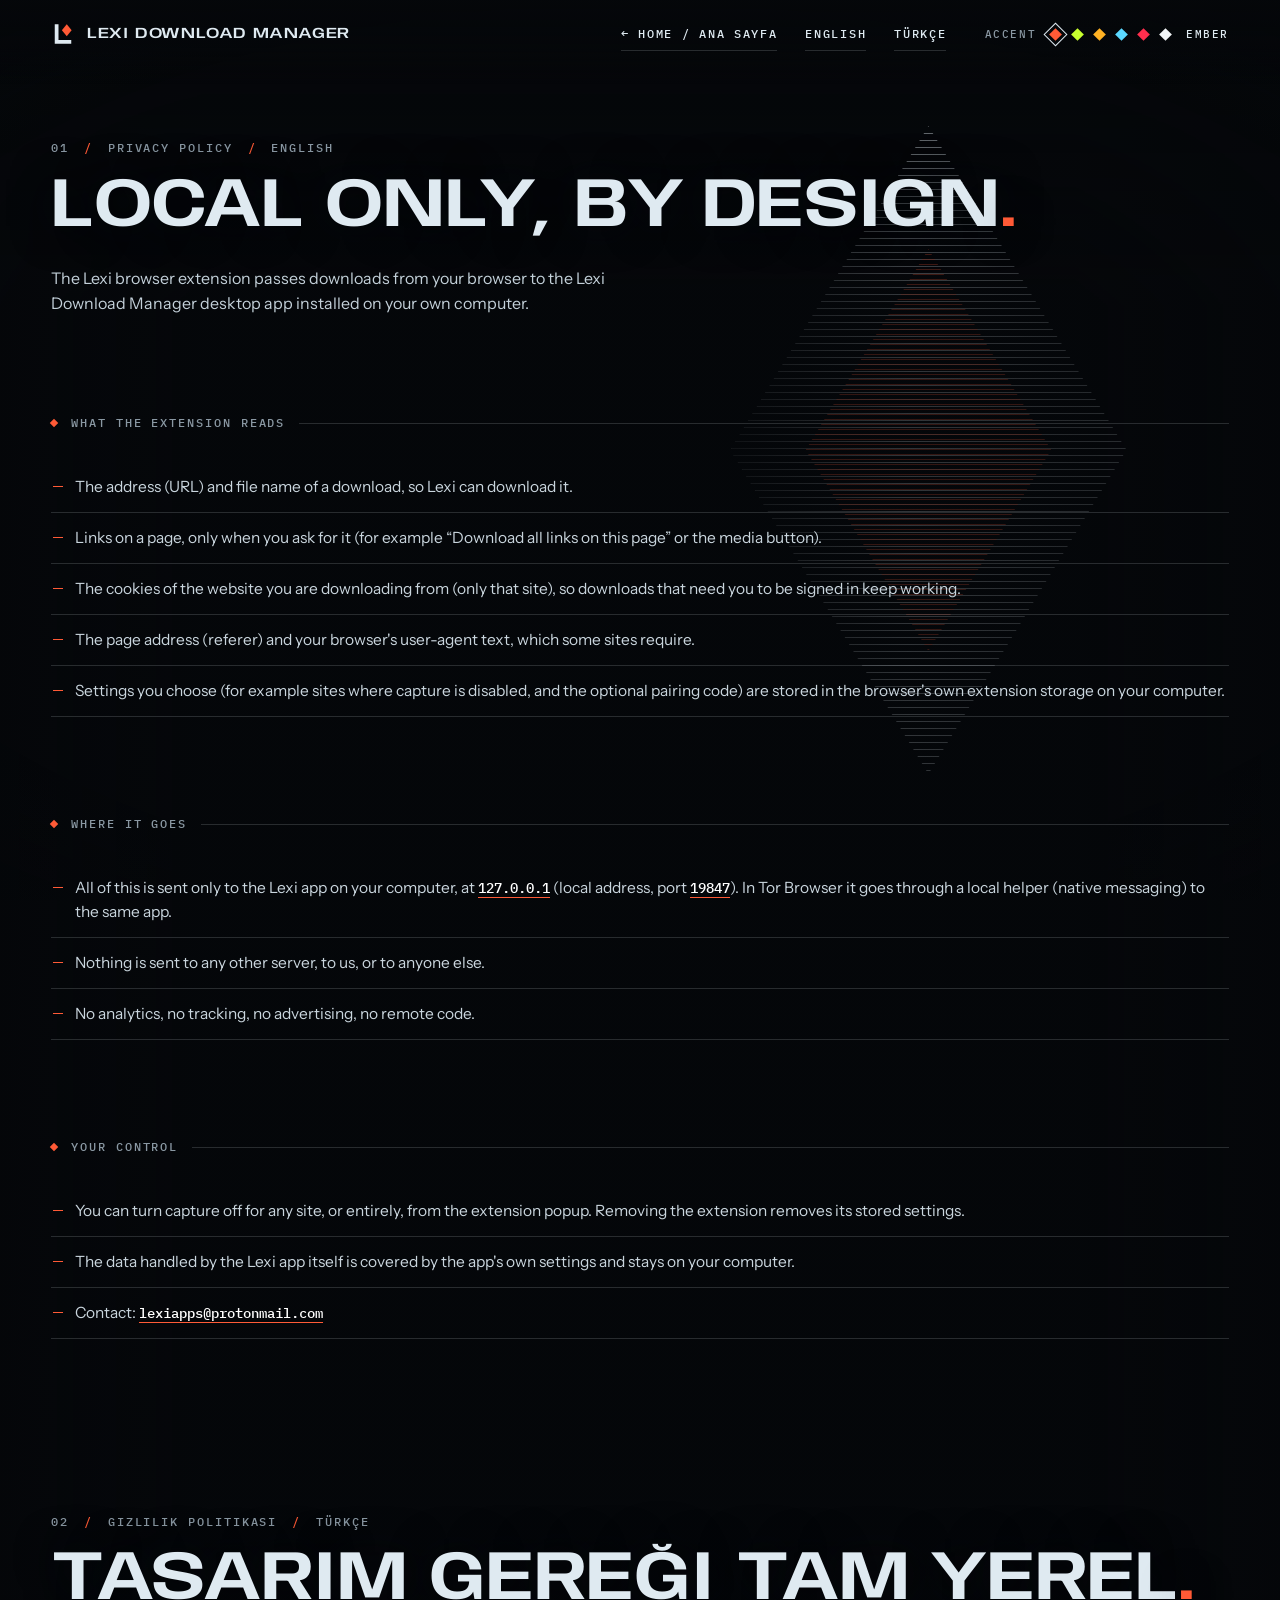
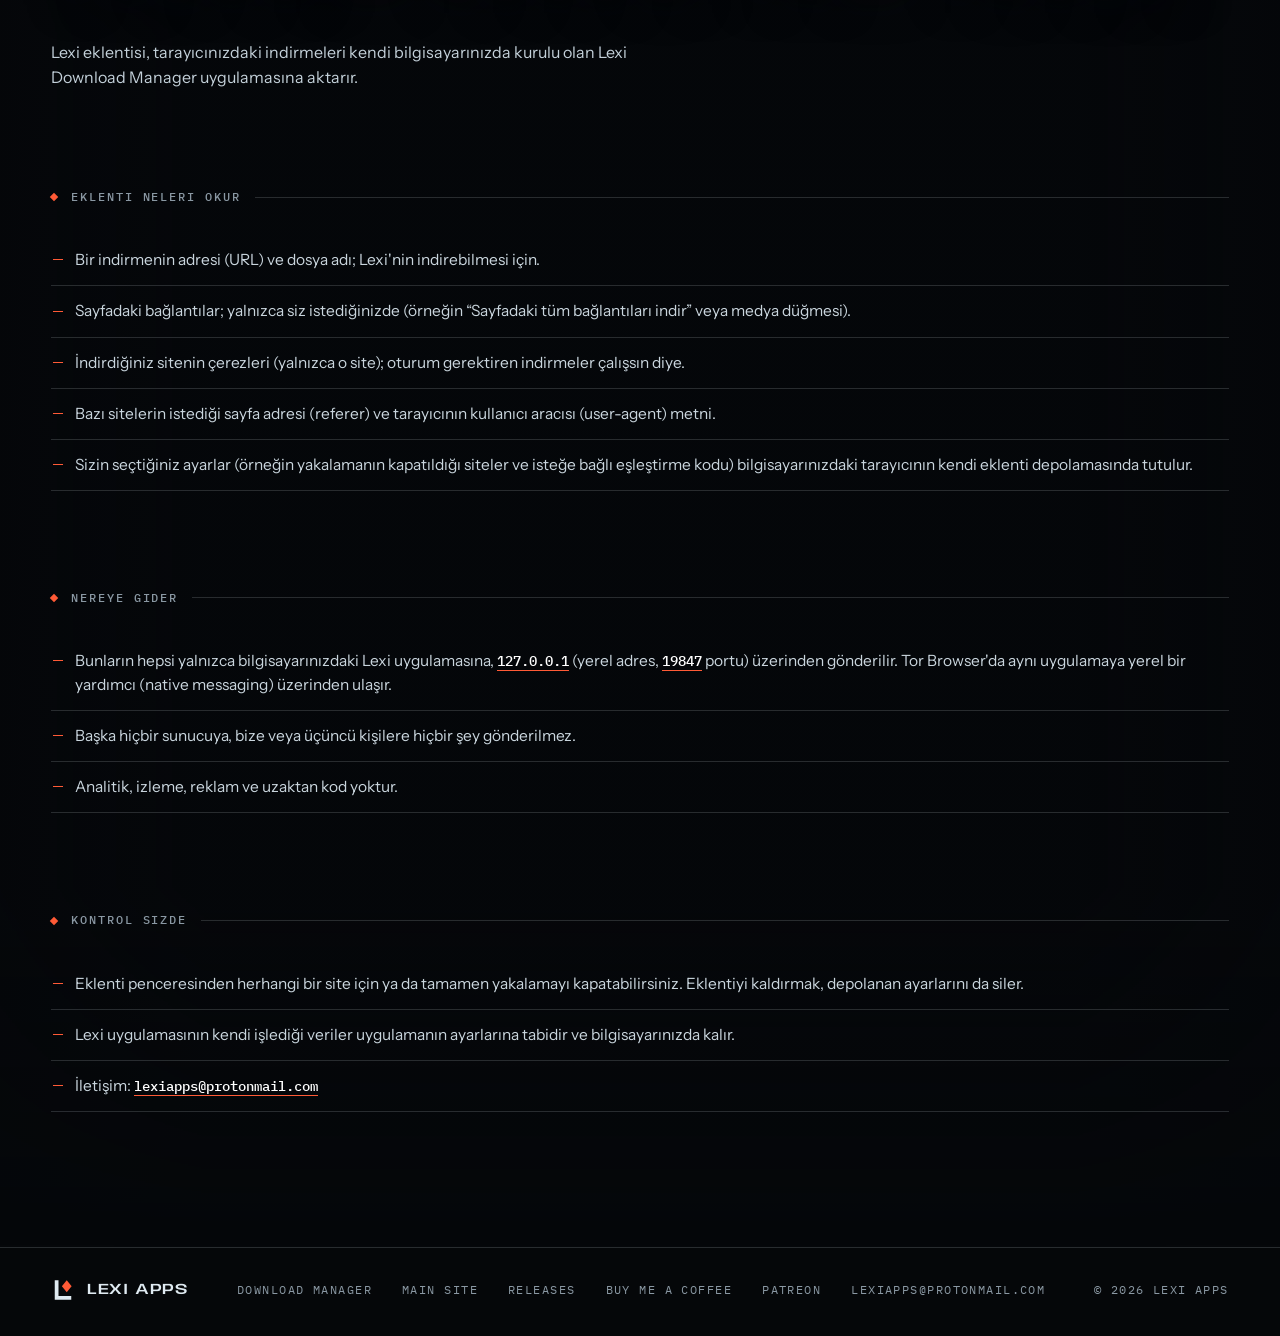
==== privacy.html @ cb8553a6 "docs(site): add bilingual privacy policy page" ====
<!doctype html>
<html lang="en" class="no-gl is-ready">
<head>
<meta charset="utf-8">
<meta name="viewport" content="width=device-width, initial-scale=1">
<title>Privacy Policy / Gizlilik Politikası — Lexi Download Manager</title>
<meta name="description" content="Privacy Policy for the Lexi Download Manager browser extension and desktop application. Local loopback communication over 127.0.0.1:19847 with zero tracking or external servers.">
<meta name="theme-color" content="#05070a">
<link rel="icon" type="image/svg+xml" href="logo.svg">
<link rel="preconnect" href="https://fonts.googleapis.com">
<link rel="preconnect" href="https://fonts.gstatic.com" crossorigin>
<link rel="stylesheet" href="https://fonts.googleapis.com/css2?family=Anybody:wdth,wght@50..150,100..900&family=IBM+Plex+Mono:wght@400;500&family=Instrument+Sans:wght@400;500;600&display=swap">
<link rel="stylesheet" href="style.css">
<script>
  (function () {
    var A = {
      ember:  ['#ff5a36', '#0a0605'],
      acid:   ['#c8ff2e', '#0a0d02'],
      amber:  ['#ffb224', '#0d0902'],
      ice:    ['#5ad8ff', '#02090d'],
      signal: ['#ff2e4d', '#0a0204'],
      mono:   ['#f2f5f7', '#05070a']
    };
    var k = 'ember';
    try { k = localStorage.getItem('lexi-accent') || k; } catch (e) {}
    if (!A[k]) k = 'ember';
    var d = document.documentElement;
    d.style.setProperty('--accent', A[k][0]);
    d.style.setProperty('--on-accent', A[k][1]);
    d.setAttribute('data-accent', k);
    window.__lexiAccents = A;
  })();
</script>
</head>
<body>

<div class="fallback-core" aria-hidden="true"><i></i><i></i></div>
<div class="vignette" aria-hidden="true"></div>

<header class="top">
  <a class="brand" href="index.html" aria-label="Lexi Download Manager, back to home">
    <svg class="mark" viewBox="0 0 32 32" aria-hidden="true">
      <path class="mark__l" d="M5 3h5v21h17v5H5z"/>
      <path class="mark__d" d="M21 3l6.5 8L21 19l-6.5-8z"/>
    </svg>
    <span>Lexi Download Manager</span>
  </a>
  <div class="top__panel" id="menu">
    <nav aria-label="Primary">
      <a href="index.html">← Home / Ana Sayfa</a>
      <a href="#english">English</a>
      <a href="#turkce">Türkçe</a>
    </nav>
    <div class="accent" role="radiogroup" aria-labelledby="accent-label">
      <span class="accent__label" id="accent-label">Accent</span>
      <label title="Ember"><input type="radio" name="accent" value="ember" checked><i style="--c:#ff5a36"></i><span class="vh">Ember accent</span></label>
      <label title="Acid"><input type="radio" name="accent" value="acid"><i style="--c:#c8ff2e"></i><span class="vh">Acid accent</span></label>
      <label title="Amber"><input type="radio" name="accent" value="amber"><i style="--c:#ffb224"></i><span class="vh">Amber accent</span></label>
      <label title="Ice"><input type="radio" name="accent" value="ice"><i style="--c:#5ad8ff"></i><span class="vh">Ice accent</span></label>
      <label title="Signal"><input type="radio" name="accent" value="signal"><i style="--c:#ff2e4d"></i><span class="vh">Signal accent</span></label>
      <label title="Mono"><input type="radio" name="accent" value="mono"><i style="--c:#f2f5f7"></i><span class="vh">Mono accent</span></label>
      <output class="accent__name" id="accent-name" aria-hidden="true">Ember</output>
    </div>
  </div>
</header>

<main id="top">
  <div class="deep">

    <!-- ============ 01. English Privacy Policy ============ -->
    <section class="sec" id="english" aria-labelledby="en-title" style="padding-top:140px;">
      <div class="wrap">
        <header class="sec__head">
          <p class="eyebrow">01 <span>/</span> Privacy Policy <span>/</span> English</p>
          <h2 id="en-title">Local only, by design<em>.</em></h2>
          <p class="sec__lede">The Lexi browser extension passes downloads from your browser to the Lexi Download Manager desktop app installed on your own computer.</p>
        </header>

        <h3 class="label">What the extension reads</h3>
        <ul class="notes">
          <li>The address (URL) and file name of a download, so Lexi can download it.</li>
          <li>Links on a page, only when you ask for it (for example &ldquo;Download all links on this page&rdquo; or the media button).</li>
          <li>The cookies of the website you are downloading from (only that site), so downloads that need you to be signed in keep working.</li>
          <li>The page address (referer) and your browser's user-agent text, which some sites require.</li>
          <li>Settings you choose (for example sites where capture is disabled, and the optional pairing code) are stored in the browser's own extension storage on your computer.</li>
        </ul>

        <h3 class="label">Where it goes</h3>
        <ul class="notes">
          <li>All of this is sent only to the Lexi app on your computer, at <code>127.0.0.1</code> (local address, port <code>19847</code>). In Tor Browser it goes through a local helper (native messaging) to the same app.</li>
          <li>Nothing is sent to any other server, to us, or to anyone else.</li>
          <li>No analytics, no tracking, no advertising, no remote code.</li>
        </ul>

        <h3 class="label">Your control</h3>
        <ul class="notes">
          <li>You can turn capture off for any site, or entirely, from the extension popup. Removing the extension removes its stored settings.</li>
          <li>The data handled by the Lexi app itself is covered by the app's own settings and stays on your computer.</li>
          <li>Contact: <a href="mailto:lexiapps@protonmail.com"><code>lexiapps@protonmail.com</code></a></li>
        </ul>
      </div>
    </section>

    <!-- ============ 02. Turkish Privacy Policy ============ -->
    <section class="sec" id="turkce" aria-labelledby="tr-title" style="padding-top:40px;">
      <div class="wrap">
        <header class="sec__head">
          <p class="eyebrow">02 <span>/</span> Gizlilik Politikası <span>/</span> Türkçe</p>
          <h2 id="tr-title">Tasarım gereği tam yerel<em>.</em></h2>
          <p class="sec__lede">Lexi eklentisi, tarayıcınızdaki indirmeleri kendi bilgisayarınızda kurulu olan Lexi Download Manager uygulamasına aktarır.</p>
        </header>

        <h3 class="label">Eklenti neleri okur</h3>
        <ul class="notes">
          <li>Bir indirmenin adresi (URL) ve dosya adı; Lexi'nin indirebilmesi için.</li>
          <li>Sayfadaki bağlantılar; yalnızca siz istediğinizde (örneğin &ldquo;Sayfadaki tüm bağlantıları indir&rdquo; veya medya düğmesi).</li>
          <li>İndirdiğiniz sitenin çerezleri (yalnızca o site); oturum gerektiren indirmeler çalışsın diye.</li>
          <li>Bazı sitelerin istediği sayfa adresi (referer) ve tarayıcının kullanıcı aracısı (user-agent) metni.</li>
          <li>Sizin seçtiğiniz ayarlar (örneğin yakalamanın kapatıldığı siteler ve isteğe bağlı eşleştirme kodu) bilgisayarınızdaki tarayıcının kendi eklenti depolamasında tutulur.</li>
        </ul>

        <h3 class="label">Nereye gider</h3>
        <ul class="notes">
          <li>Bunların hepsi yalnızca bilgisayarınızdaki Lexi uygulamasına, <code>127.0.0.1</code> (yerel adres, <code>19847</code> portu) üzerinden gönderilir. Tor Browser'da aynı uygulamaya yerel bir yardımcı (native messaging) üzerinden ulaşır.</li>
          <li>Başka hiçbir sunucuya, bize veya üçüncü kişilere hiçbir şey gönderilmez.</li>
          <li>Analitik, izleme, reklam ve uzaktan kod yoktur.</li>
        </ul>

        <h3 class="label">Kontrol sizde</h3>
        <ul class="notes">
          <li>Eklenti penceresinden herhangi bir site için ya da tamamen yakalamayı kapatabilirsiniz. Eklentiyi kaldırmak, depolanan ayarlarını da siler.</li>
          <li>Lexi uygulamasının kendi işlediği veriler uygulamanın ayarlarına tabidir ve bilgisayarınızda kalır.</li>
          <li>İletişim: <a href="mailto:lexiapps@protonmail.com"><code>lexiapps@protonmail.com</code></a></li>
        </ul>
      </div>
    </section>

  </div>
</main>

<footer class="foot">
  <a class="brand" href="index.html" aria-label="Lexi Download Manager">
    <svg class="mark" viewBox="0 0 32 32" aria-hidden="true">
      <path class="mark__l" d="M5 3h5v21h17v5H5z"/>
      <path class="mark__d" d="M21 3l6.5 8L21 19l-6.5-8z"/>
    </svg>
    <span>Lexi Apps</span>
  </a>
  <ul>
    <li><a href="index.html">Download Manager</a></li>
    <li><a href="https://lexi-apps.github.io/" rel="noopener">Main Site</a></li>
    <li><a href="https://github.com/lexi-apps/lexi-download-manager/releases/latest" rel="noopener">Releases</a></li>
    <li><a href="https://buymeacoffee.com/lexiapps" rel="noopener">Buy Me a Coffee</a></li>
    <li><a href="https://www.patreon.com/cw/LexiApps" rel="noopener">Patreon</a></li>
    <li><a href="mailto:lexiapps@protonmail.com">lexiapps@protonmail.com</a></li>
  </ul>
  <p>&copy; 2026 Lexi Apps</p>
</footer>

<script>
  (function () {
    var A = window.__lexiAccents;
    var root = document.documentElement;
    var current = root.getAttribute('data-accent') || 'ember';
    var out = document.getElementById('accent-name');
    function apply(key, save) {
      var a = A[key] || A.ember;
      root.style.setProperty('--accent', a[0]);
      root.style.setProperty('--on-accent', a[1]);
      root.setAttribute('data-accent', key);
      if (out) out.textContent = key.charAt(0).toUpperCase() + key.slice(1);
      if (save) { try { localStorage.setItem('lexi-accent', key); } catch (e) {} }
    }
    Array.from(document.querySelectorAll('.accent input')).forEach(function (input) {
      input.checked = input.value === current;
      input.addEventListener('change', function () { if (input.checked) apply(input.value, true); });
    });
    apply(current, false);
  })();
</script>
</body>
</html>
---- style.css ----
:root {
  --bg: #05070a;
  --ice: #dfeaf1;
  --dim: #8a98a3;
  --line: rgba(223, 234, 241, 0.16);
  --accent: #ff5a36;
  --on-accent: #0a0605;
  --display: "Anybody", "Arial Narrow", system-ui, sans-serif;
  --body: "Instrument Sans", system-ui, -apple-system, "Segoe UI", sans-serif;
  --mono: "IBM Plex Mono", ui-monospace, Consolas, monospace;
  --pad: clamp(20px, 4vw, 64px);
}

*, *::before, *::after { box-sizing: border-box; }
html { background: var(--bg); -webkit-text-size-adjust: 100%; }
html.lenis, html.lenis body { height: auto; }
.lenis.lenis-smooth { scroll-behavior: auto !important; }
body {
  margin: 0;
  background: var(--bg);
  color: var(--ice);
  font: 400 17px/1.55 var(--body);
  -webkit-font-smoothing: antialiased;
  overflow-x: hidden;
}
a { color: inherit; text-decoration: none; }
p, h1, h2, h3, h4, dl, dd, ul, ol, figure { margin: 0; padding: 0; }
ul, ol { list-style: none; }
img { max-width: 100%; }
.vh { position: absolute; width: 1px; height: 1px; overflow: hidden; clip-path: inset(50%); white-space: nowrap; }
html.no-gl:not(.reduced) { scroll-behavior: smooth; }
em { font-style: normal; }
:focus-visible { outline: 2px solid var(--accent); outline-offset: 4px; }
::selection { background: var(--accent); color: var(--bg); }

/* ---------- logo ---------- */
.mark { width: 24px; height: 24px; display: block; flex: none; }
.mark__l { fill: currentColor; }
.mark__d { fill: var(--accent); }

/* ---------- scene layers ---------- */
#gl { position: fixed; inset: 0; width: 100%; height: 100%; display: block; z-index: 0; }
.no-gl #gl { display: none; }
.vignette {
  position: fixed; inset: 0; z-index: 1; pointer-events: none;
  background: radial-gradient(120% 90% at 50% 50%, transparent 55%, rgba(5, 7, 10, 0.85) 100%);
}

/* static hero body for no-WebGL / reduced motion: a crystal ruled with fine lines */
.fallback-core { display: none; }
.no-gl .fallback-core {
  display: block; position: absolute; z-index: 0; pointer-events: none;
  top: 50vh; right: 12vw; width: min(44vh, 60vw); height: 72vh; transform: translateY(-50%);
}
.fallback-core i {
  position: absolute; inset: 0;
  clip-path: polygon(50% 0, 100% 50%, 50% 100%, 0 50%);
  background:
    linear-gradient(90deg, rgba(5, 7, 10, 0.75), transparent 45%, rgba(5, 7, 10, 0.35)),
    repeating-linear-gradient(to bottom, rgba(223, 234, 241, 0.6) 0 1px, transparent 1px 7px);
}
.fallback-core i + i {
  inset: 19% 19%;
  background: repeating-linear-gradient(to bottom, var(--accent) 0 1px, transparent 1px 5px);
  opacity: 0.55;
}
@media (max-width: 700px), (max-aspect-ratio: 1/1) {
  .no-gl .fallback-core { right: 50%; transform: translate(50%, -62%); opacity: 0.4; }
}

/* ---------- loader ---------- */
.loader { display: none; }
.js .loader {
  display: grid; place-items: center; position: fixed; inset: 0; z-index: 100;
  background: var(--bg); transition: opacity 0.9s ease, visibility 0.9s;
}
.is-ready .loader { opacity: 0; visibility: hidden; pointer-events: none; }
.loader__box { width: min(280px, 70vw); }
.mark--intro { width: 72px; height: 72px; margin-bottom: 28px; overflow: visible; }
.mark--intro .mark__l {
  fill: transparent; stroke: var(--ice); stroke-width: 0.6;
  stroke-dasharray: 100; stroke-dashoffset: 100;
  animation: draw 1.1s cubic-bezier(0.6, 0, 0.2, 1) forwards, fill-ice 0.5s 0.9s forwards;
}
.mark--intro .mark__d {
  transform-origin: 21px 11px; transform: scale(0) rotate(-90deg);
  animation: pop 0.7s 0.55s cubic-bezier(0.2, 0.9, 0.2, 1) forwards;
}
.loader__label {
  display: flex; justify-content: space-between;
  font: 500 11px/1 var(--mono); letter-spacing: 0.14em; text-transform: uppercase; color: var(--dim);
}
.loader__label span:first-child { color: var(--ice); }
.loader__bar { height: 1px; margin-top: 12px; background: var(--line); overflow: hidden; }
.loader__bar i { display: block; height: 100%; background: var(--accent); transform-origin: 0 50%; animation: load 1.5s cubic-bezier(0.7, 0, 0.2, 1) forwards; }
@keyframes draw { to { stroke-dashoffset: 0; } }
@keyframes fill-ice { to { fill: var(--ice); } }
@keyframes pop { to { transform: none; } }
@keyframes load { from { transform: scaleX(0); } to { transform: scaleX(1); } }

/* ---------- header ---------- */
.top {
  position: fixed; top: 0; left: 0; right: 0; z-index: 20;
  display: flex; justify-content: space-between; align-items: center; gap: 24px;
  padding: 14px var(--pad) 30px;
  background: linear-gradient(rgba(5, 7, 10, 0.94), rgba(5, 7, 10, 0.7) 55%, rgba(5, 7, 10, 0));
}
.brand { display: inline-flex; align-items: center; gap: 12px; min-height: 40px; font: 600 15px/1 var(--display); font-stretch: 125%; letter-spacing: 0.04em; text-transform: uppercase; }
.top__panel { display: flex; align-items: center; gap: clamp(20px, 3vw, 48px); }
.top nav { display: flex; gap: clamp(16px, 2.2vw, 34px); }
.top nav a {
  font: 500 12px/1 var(--mono); letter-spacing: 0.14em; text-transform: uppercase; white-space: nowrap;
  padding: 10px 0; border-bottom: 1px solid var(--line); transition: border-color 0.25s, color 0.25s;
}
.top nav a:hover { border-color: var(--accent); color: #fff; }
.menu-btn { display: none; }

/* accent switcher: six small diamonds, a radio group underneath */
.accent { display: flex; align-items: center; font: 500 11px/1 var(--mono); letter-spacing: 0.14em; text-transform: uppercase; color: var(--dim); }
.accent__label { margin-right: 8px; }
.accent label { position: relative; display: grid; place-items: center; width: 22px; height: 32px; cursor: pointer; }
.accent input { position: absolute; inset: 0; width: 100%; height: 100%; margin: 0; opacity: 0; cursor: pointer; }
.accent i { width: 9px; height: 9px; background: var(--c); transform: rotate(45deg); transition: transform 0.25s, box-shadow 0.25s; }
.accent label:hover i { transform: rotate(45deg) scale(1.25); }
.accent input:checked + i { box-shadow: 0 0 0 3px var(--bg), 0 0 0 4px var(--ice); }
.accent input:focus-visible + i { outline: 2px solid var(--ice); outline-offset: 6px; }
.accent__name { margin-left: 10px; min-width: 6ch; color: var(--ice); }

@media (max-width: 1100px) {
  .js .menu-btn {
    display: inline-flex; align-items: center; gap: 12px; min-height: 40px; padding: 0 0 0 14px;
    background: none; border: 0; color: inherit; cursor: pointer;
    font: 500 12px/1 var(--mono); letter-spacing: 0.14em; text-transform: uppercase;
  }
  .menu-btn__icon { order: 2; width: 18px; height: 7px; border-top: 1px solid currentColor; border-bottom: 1px solid currentColor; transition: height 0.25s, border-color 0.25s; }
  .is-open .menu-btn__icon { height: 1px; border-bottom-color: transparent; border-top-color: var(--accent); }
  .js .top__panel {
    display: none; position: absolute; top: 100%; left: 0; right: 0; margin-top: -16px;
    flex-direction: column; align-items: stretch; gap: 0;
    padding: 0 var(--pad) 18px; background: var(--bg); border-bottom: 1px solid var(--line);
  }
  .js .top.is-open { background: var(--bg); }
  .js .top.is-open .top__panel { display: flex; }
  .js .top nav { flex-direction: column; gap: 0; border-top: 1px solid var(--line); }
  .js .top nav a { display: flex; align-items: center; min-height: 48px; padding: 0; }
  .js .accent { margin-top: 14px; }
  .js .accent label { width: 40px; height: 40px; }
  .js .accent i { width: 12px; height: 12px; }
  html:not(.js) .top { position: absolute; flex-wrap: wrap; }
  html:not(.js) .top__panel, html:not(.js) .top nav { flex-wrap: wrap; }
}

/* ---------- HUD ---------- */
.hud { position: fixed; inset: 0; z-index: 15; pointer-events: none; font: 400 11px/1 var(--mono); letter-spacing: 0.12em; text-transform: uppercase; color: var(--dim); }
.hud__left, .hud__right { opacity: var(--hud, 1); }
.hud__left { position: absolute; left: var(--pad); bottom: 26px; display: flex; align-items: center; gap: 10px; }
.hud__tick { width: 6px; height: 6px; background: var(--accent); transform: rotate(45deg); }
.hud__right { position: absolute; right: calc(var(--pad) + 18px); bottom: 26px; display: flex; gap: 22px; }
#hud-pct { color: var(--ice); min-width: 3ch; text-align: right; }
.hud__rail { position: absolute; right: calc(var(--pad) / 2); top: 50%; width: 1px; height: 22vh; transform: translateY(-50%); background: var(--line); }
.hud__rail i { display: block; width: 100%; height: 100%; background: var(--accent); transform-origin: 50% 0; transform: scaleY(0); }
.no-gl .hud, .reduced .hud { display: none; }
@media (max-width: 800px) { .hud__right span:first-child, .hud__rail { display: none; } }
@media (max-height: 520px) { .hud__left, .hud__right { display: none; } }

/* ---------- shared type ---------- */
main, .final { position: relative; z-index: 5; }
.eyebrow { font: 500 12px/1.4 var(--mono); letter-spacing: 0.16em; text-transform: uppercase; color: var(--dim); }
.eyebrow span { color: var(--accent); margin: 0 0.5em; }
h1, h2, h3 { font-family: var(--display); font-weight: 650; text-transform: uppercase; }
h1 em, h2 em { color: var(--accent); }

.btn {
  display: inline-flex; align-items: center; gap: 14px;
  padding: 17px 24px; border: 1px solid rgba(223, 234, 241, 0.5);
  font: 500 12px/1 var(--mono); letter-spacing: 0.14em; text-transform: uppercase;
  background: rgba(5, 7, 10, 0.55);
  transition: background 0.25s, color 0.25s, border-color 0.25s;
}
.btn span { transition: transform 0.25s; }
.btn:hover { background: var(--ice); border-color: var(--ice); color: var(--bg); }
.btn:hover span { transform: translate(2px, -2px); }
.btn--solid { background: var(--accent); border-color: var(--accent); color: var(--on-accent); font-weight: 500; }
.btn--solid:hover { background: #fff; border-color: #fff; color: var(--bg); }
[data-accent="mono"] .btn--solid:hover { background: transparent; color: var(--ice); }

/* ---------- hero ---------- */
.hero { min-height: 100vh; min-height: 100svh; display: flex; align-items: center; padding: 120px var(--pad) 90px; position: relative; }
.hero::before {
  content: ""; position: absolute; inset: 0; pointer-events: none;
  background: linear-gradient(90deg, rgba(5, 7, 10, 0.72), rgba(5, 7, 10, 0) 58%);
}
.hero__inner { position: relative; max-width: min(820px, 60vw); }
h1 { font-size: clamp(2.6rem, 6.2vw, 6.4rem); line-height: 0.92; letter-spacing: -0.02em; font-stretch: 118%; margin: 26px 0 34px; }
h1 .line { display: block; overflow: hidden; padding-bottom: 0.06em; }
h1 .line > span { display: inline-block; }
.lede { max-width: 46ch; font-size: clamp(1rem, 1.25vw, 1.2rem); color: #c3d0d9; }
.lede em { color: #fff; border-bottom: 1px solid var(--accent); }
.cta { margin-top: 38px; }
.hero__scroll {
  position: absolute; left: 50%; bottom: 26px; transform: translateX(-50%);
  font: 400 11px/1 var(--mono); letter-spacing: 0.2em; text-transform: uppercase; color: var(--dim); white-space: nowrap;
}
.no-gl .hero__scroll, .reduced .hero__scroll { display: none; }

/* intro reveals (only when JS is running) */
.js .r { opacity: 0; transform: translateY(26px); transition: opacity 0.9s ease, transform 1.1s cubic-bezier(0.16, 1, 0.3, 1); transition-delay: calc(0.25s + var(--i, 0) * 0.09s); }
.js h1 .r { opacity: 1; transform: translateY(105%); }
.js.is-ready .r { opacity: 1; transform: none; }
.js .hero__scroll.r { transform: translateX(-50%); }

@media (max-height: 720px) { .hero { padding-top: 96px; padding-bottom: 72px; } }
/* stacked hero: same condition as freeBox() in main.js */
@media (max-width: 700px), (max-aspect-ratio: 1/1) {
  .hero { align-items: flex-end; padding-bottom: 110px; }
  .hero::before { background: linear-gradient(0deg, rgba(5, 7, 10, 0.9) 35%, rgba(5, 7, 10, 0) 78%); }
  .hero__inner { max-width: 100%; }
  .hero__scroll { display: none; }
}

/* ---------- flight ---------- */
.flight { height: 170vh; position: relative; }
.flight__caption {
  position: sticky; top: 50vh; transform: translateY(-50%); text-align: center;
  font: 500 clamp(12px, 1.2vw, 15px)/1 var(--mono); letter-spacing: 0.4em; text-transform: uppercase;
  text-shadow: 0 0 18px var(--bg), 0 0 6px var(--bg);
  padding: 60px 0;
  background: radial-gradient(closest-side, rgba(5, 7, 10, 0.8) 30%, rgba(5, 7, 10, 0));
}
.flight__caption span { color: var(--accent); margin: 0 0.6em; }
.no-gl .flight { height: auto; padding: 14vh 0; }
.no-gl .flight__caption { position: static; transform: none; }

/* ---------- apps ---------- */
.apps { padding: 12vh var(--pad) 16vh; min-height: 100vh; overflow-x: clip; }
.apps__head { margin-bottom: clamp(48px, 9vh, 110px); position: relative; }
.apps__head::before {
  content: ""; position: absolute; inset: -40px calc(var(--pad) * -1) -40px; z-index: -1; pointer-events: none;
  background: linear-gradient(90deg, rgba(5, 7, 10, 0.86), rgba(5, 7, 10, 0.7) 55%, rgba(5, 7, 10, 0));
}
h2 { font-size: clamp(2.2rem, 5.4vw, 5.4rem); line-height: 0.95; letter-spacing: -0.015em; font-stretch: 118%; margin-top: 18px; text-shadow: 0 0 40px var(--bg); }
.apps__grid { display: grid; grid-template-columns: 1fr 1fr; gap: clamp(40px, 9vw, 160px); align-items: start; }
.app { position: relative; max-width: 560px; }
.app:nth-child(2) { justify-self: end; width: 100%; }
.app::before {
  content: ""; position: absolute; inset: -9% -14%; z-index: -1; pointer-events: none;
  background: radial-gradient(closest-side, rgba(5, 7, 10, 0.9) 62%, rgba(5, 7, 10, 0));
}
.app__meta { display: flex; justify-content: space-between; padding-bottom: 14px; border-bottom: 1px solid var(--ice); font: 500 12px/1 var(--mono); letter-spacing: 0.14em; text-transform: uppercase; }
.app__meta span:first-child { color: var(--accent); }
h3 { font-size: clamp(1.7rem, 2.9vw, 2.9rem); line-height: 1; font-stretch: 112%; letter-spacing: -0.01em; margin: 26px 0 18px; }
.app__lede { color: #c9d5dd; max-width: 44ch; }
.app__lede code { font: 500 0.92em var(--mono); color: #fff; border-bottom: 1px solid var(--accent); }
.app__actions { display: flex; flex-wrap: wrap; align-items: center; gap: 14px 30px; }
.more { display: inline-flex; align-items: center; gap: 10px; min-height: 40px; font: 500 12px/1 var(--mono); letter-spacing: 0.14em; text-transform: uppercase; border-bottom: 1px solid var(--line); transition: border-color 0.25s, color 0.25s; }
.more:hover { border-color: var(--accent); color: #fff; }
.spec { margin: 30px 0 34px; border-top: 1px solid var(--line); }
.spec div { display: grid; grid-template-columns: 110px 1fr; gap: 16px; padding: 13px 0; border-bottom: 1px solid var(--line); }
.spec dt { font: 500 11px/1.9 var(--mono); letter-spacing: 0.14em; text-transform: uppercase; color: var(--dim); }
.spec dd { font-size: 15.5px; }

.js .reveal { opacity: 0; transform: translateY(40px); transition: opacity 1s ease, transform 1.2s cubic-bezier(0.16, 1, 0.3, 1); }
.js .reveal.in, .js.reduced .reveal { opacity: 1; transform: none; }
.js .app.reveal:nth-child(2) { transition-delay: 0.12s; }

@media (max-width: 900px) {
  .apps__head::before { background: rgba(5, 7, 10, 0.78); }
  .app::before { inset: -30px calc(var(--pad) * -1); background: linear-gradient(rgba(5, 7, 10, 0), rgba(5, 7, 10, 0.84) 30px, rgba(5, 7, 10, 0.84) calc(100% - 30px), rgba(5, 7, 10, 0)); }
  .apps__grid { grid-template-columns: 1fr; gap: 90px; }
  .app:nth-child(2) { justify-self: start; }
}

/* ---------- deeper sections: shared ---------- */
.deep { position: relative; isolation: isolate; }
/* a calm band behind the text columns; the scene stays brighter in the side gutters */
.deep::before {
  content: ""; position: absolute; inset: 0; z-index: -1; pointer-events: none;
  background: linear-gradient(90deg, rgba(5, 7, 10, 0.3), rgba(5, 7, 10, 0.66) 16%, rgba(5, 7, 10, 0.66) 84%, rgba(5, 7, 10, 0.3));
  -webkit-mask-image: linear-gradient(to bottom, transparent, #000 34vh, #000 calc(100% - 40vh), transparent);
  mask-image: linear-gradient(to bottom, transparent, #000 34vh, #000 calc(100% - 40vh), transparent);
}
.sec { padding: clamp(90px, 15vh, 170px) var(--pad); }
.wrap { max-width: 1360px; margin: 0 auto; }
.sec__head { margin-bottom: clamp(36px, 7vh, 80px); }
.sec__lede { max-width: 54ch; margin-top: 26px; font-size: clamp(1rem, 1.25vw, 1.2rem); color: #c3d0d9; }
.sec__cta { margin-top: clamp(40px, 7vh, 70px); }
.sec code, .final code { font: 500 0.92em var(--mono); color: #fff; border-bottom: 1px solid var(--accent); }
.label {
  display: flex; align-items: center; gap: 14px; margin: clamp(60px, 11vh, 120px) 0 30px;
  font: 500 12px/1.4 var(--mono); letter-spacing: 0.16em; text-transform: uppercase; color: var(--dim);
}
.label::before { content: ""; flex: none; width: 6px; height: 6px; background: var(--accent); transform: rotate(45deg); }
.label::after { content: ""; flex: 1; height: 1px; background: var(--line); }

/* framed viewport with corner ticks */
.frame { position: relative; padding: 14px; border: 1px solid var(--line); background: rgba(5, 7, 10, 0.92); }
.frame__c { position: absolute; width: 16px; height: 16px; border: 0 solid var(--accent); pointer-events: none; }
.frame__c--tl { top: -1px; left: -1px; border-top-width: 1px; border-left-width: 1px; }
.frame__c--tr { top: -1px; right: -1px; border-top-width: 1px; border-right-width: 1px; }
.frame__c--bl { bottom: -1px; left: -1px; border-bottom-width: 1px; border-left-width: 1px; }
.frame__c--br { bottom: -1px; right: -1px; border-bottom-width: 1px; border-right-width: 1px; }
.frame img { display: block; width: 100%; height: auto; background: #0c1014; }
.frame figcaption { display: flex; gap: 8px 18px; flex-wrap: wrap; padding-top: 13px; font: 500 11px/1.5 var(--mono); letter-spacing: 0.14em; text-transform: uppercase; color: var(--ice); }
.frame figcaption span { color: var(--dim); white-space: nowrap; }

/* ---------- translator: steps ---------- */
.steps { position: relative; display: grid; grid-template-columns: repeat(3, 1fr); gap: clamp(24px, 4vw, 70px); padding-top: 36px; }
.steps::before, .steps::after { content: ""; position: absolute; top: 0; left: 0; right: 0; height: 1px; background: var(--line); }
.steps::after { background: var(--accent); transform-origin: 0 0; transform: scaleX(var(--k, 1)); }
.step { position: relative; transition: opacity 0.5s ease; }
.step::before {
  content: ""; position: absolute; top: -40px; left: 0; width: 7px; height: 7px; z-index: 1;
  background: var(--accent); outline: 4px solid var(--bg); transform: rotate(45deg); transition: background 0.4s;
}
.has-progress .step { opacity: 0.4; }
.has-progress .step::before { background: #3a444c; }
.has-progress .step.is-lit { opacity: 1; }
.has-progress .step.is-lit::before { background: var(--accent); }
.step__n { font: 500 12px/1 var(--mono); letter-spacing: 0.14em; color: var(--accent); }
.step h4 { font: 620 clamp(1.25rem, 1.9vw, 1.75rem)/1.05 var(--display); font-stretch: 112%; text-transform: uppercase; margin: 14px 0 12px; }
.step p { max-width: 38ch; font-size: 16px; color: #c9d5dd; }

/* ---------- translator: screenshot viewport ---------- */
.viewer { display: grid; grid-template-columns: minmax(180px, 230px) minmax(0, 1fr); gap: clamp(20px, 3.4vw, 56px); align-items: start; }
.viewer__tabs { display: flex; flex-direction: column; border-top: 1px solid var(--line); }
.viewer__tabs button {
  display: flex; align-items: center; gap: 14px; min-height: 44px; padding: 0; text-align: left; white-space: nowrap;
  background: none; border: 0; border-bottom: 1px solid var(--line); color: var(--dim); cursor: pointer;
  font: 500 12px/1 var(--mono); letter-spacing: 0.14em; text-transform: uppercase;
  transition: color 0.25s, border-color 0.25s, padding 0.3s;
}
.viewer__tabs button:hover { color: var(--ice); }
.viewer__tabs button[aria-selected="true"] { color: #fff; border-bottom-color: var(--accent); padding-left: 10px; }
.viewer__tabs button[aria-selected="true"] span { color: var(--accent); }
.viewer__tabs button:focus-visible { outline-offset: -2px; }
.shot { display: none; }
.shot.is-on, html:not(.js) .shot { display: block; }
html:not(.js) .shot + .shot { margin-top: 28px; }
html:not(.js) .viewer__tabs { display: none; }
html:not(.js) .viewer { grid-template-columns: 1fr; }
.viewer__frame::after { content: ""; position: absolute; left: 14px; right: 14px; top: 14px; height: 1px; background: var(--accent); opacity: 0; pointer-events: none; }
.viewer__frame.is-scan::after { animation: scan 0.75s cubic-bezier(0.3, 0, 0.2, 1); }
@keyframes scan { from { top: 14px; opacity: 0.9; } to { top: calc(100% - 52px); opacity: 0; } }

/* ---------- translator: index of features ---------- */
.index { columns: 2; column-gap: clamp(40px, 7vw, 120px); }
.index div { break-inside: avoid; display: grid; grid-template-columns: 112px 1fr; gap: 16px; padding: 14px 0; border-bottom: 1px solid var(--line); }
.index dt { font: 500 11px/1.9 var(--mono); letter-spacing: 0.14em; text-transform: uppercase; color: var(--dim); }
.index dd { font-size: 15.5px; }

/* ---------- plans: ledger ---------- */
.ledger { position: relative; border-top: 1px solid var(--line); }
.ledger::before { content: ""; position: absolute; top: -1px; left: 0; right: 0; height: 1px; background: var(--accent); transform-origin: 0 0; transform: scaleX(var(--k, 1)); }
.ledger__row { display: grid; grid-template-columns: minmax(170px, 1.25fr) repeat(3, minmax(0, 1fr)); gap: 0 clamp(14px, 2.4vw, 44px); align-items: center; padding: 19px 0; border-bottom: 1px solid var(--line); font-size: 15.5px; }
.ledger__k { font: 500 11px/1.6 var(--mono); letter-spacing: 0.14em; text-transform: uppercase; color: var(--dim); }
.ledger__row--head { align-items: end; padding: 26px 0 22px; border-bottom-color: var(--ice); }
.ledger__row--head b { display: block; font: 650 clamp(1.5rem, 2.8vw, 2.8rem)/1 var(--display); font-stretch: 112%; text-transform: uppercase; }
.ledger__row--head i { display: block; margin-top: 12px; font: 500 12px/1 var(--mono); letter-spacing: 0.12em; text-transform: uppercase; color: var(--accent); }
.ledger__row--sum { align-items: start; font-size: 14.5px; color: #c3d0d9; }
.yes { display: inline-block; width: 9px; height: 9px; margin-left: 2px; background: var(--accent); transform: rotate(45deg); }
.no { display: inline-block; width: 13px; height: 1px; vertical-align: middle; background: #5d6a74; }
.plans__foot { display: grid; grid-template-columns: 1.25fr 1fr; gap: 36px clamp(40px, 7vw, 120px); align-items: start; margin-top: clamp(40px, 7vh, 70px); }
.notes li { position: relative; padding: 13px 0 13px 24px; border-bottom: 1px solid var(--line); font-size: 15.5px; color: #c9d5dd; }
.notes li::before { content: ""; position: absolute; left: 2px; top: 1.55em; width: 10px; height: 1px; background: var(--accent); }
.plans__actions { display: flex; flex-wrap: wrap; gap: 14px; }

/* ---------- download manager ---------- */
.dm__grid { display: grid; grid-template-columns: minmax(0, 1fr) minmax(0, 1.4fr); gap: clamp(40px, 6vw, 110px); align-items: center; }
.dm h2, .faq h2 { font-size: clamp(2rem, 3.5vw, 3.6rem); }
.dm__bar { height: 2px; margin-top: 14px; background: var(--line); }
.dm__bar i { display: block; height: 100%; background: var(--accent); transform-origin: 0 0; transform: scaleX(var(--k, 1)); }

/* ---------- faq ---------- */
.faq__grid { display: grid; grid-template-columns: minmax(0, 0.8fr) minmax(0, 1.4fr); gap: clamp(40px, 6vw, 110px); align-items: start; }
.faq .sec__head { position: sticky; top: 120px; margin-bottom: 0; }
.faq__list { border-top: 1px solid var(--ice); }
.faq details { border-bottom: 1px solid var(--line); }
.faq summary {
  display: flex; align-items: center; justify-content: space-between; gap: 24px; min-height: 48px; padding: 21px 0;
  list-style: none; cursor: pointer; font: 500 clamp(1.05rem, 1.45vw, 1.3rem)/1.3 var(--body); transition: color 0.25s;
}
.faq summary::-webkit-details-marker { display: none; }
.faq summary::after { content: "+"; flex: none; width: 20px; text-align: center; font: 400 20px/1 var(--mono); color: var(--accent); transition: transform 0.3s; }
.faq details[open] summary::after { transform: rotate(45deg); }
.faq summary:hover { color: #fff; }
.faq details p { max-width: 62ch; padding: 0 44px 26px 0; color: #c9d5dd; }

/* ---------- final call + footer ---------- */
.final { min-height: 100vh; min-height: 100svh; display: flex; flex-direction: column; }
.final::before { content: ""; position: absolute; inset: 0; z-index: -1; pointer-events: none; background: linear-gradient(90deg, rgba(5, 7, 10, 0.8), rgba(5, 7, 10, 0) 62%); }
.final__inner { flex: 1; display: flex; flex-direction: column; justify-content: center; width: 100%; max-width: calc(min(700px, 50vw) + var(--pad) * 2); padding: 120px var(--pad) 56px; }
@media (max-height: 720px) {
  .final__inner { padding-top: 92px; padding-bottom: 30px; }
  .final h2 { margin-bottom: 26px; }
  .final__list a { padding: 15px 0; }
}
.final h2 { margin: 18px 0 clamp(30px, 6vh, 56px); }
.final__list { border-top: 1px solid var(--ice); }
.final__list a {
  display: grid; grid-template-columns: 34px minmax(0, 1fr) auto; grid-template-areas: "n name go" "n meta go"; gap: 8px 14px; align-items: center;
  padding: 22px 0; border-bottom: 1px solid var(--line); transition: border-color 0.25s;
}
.final__n { grid-area: n; align-self: start; padding-top: 0.5em; font: 500 12px/1 var(--mono); letter-spacing: 0.14em; color: var(--accent); }
.final__name { grid-area: name; font: 620 clamp(1.25rem, 2.2vw, 2rem)/1.05 var(--display); font-stretch: 112%; text-transform: uppercase; }
.final__meta { grid-area: meta; font: 500 11px/1.5 var(--mono); letter-spacing: 0.14em; text-transform: uppercase; color: var(--dim); }
.final__go { grid-area: go; display: inline-flex; gap: 10px; padding: 14px 18px; border: 1px solid rgba(223, 234, 241, 0.5); font: 500 12px/1 var(--mono); letter-spacing: 0.14em; text-transform: uppercase; background: rgba(5, 7, 10, 0.55); transition: background 0.25s, color 0.25s, border-color 0.25s; }
.final__go span { transition: transform 0.25s; }
.final__list a:hover { border-bottom-color: var(--accent); }
.final__list a:hover .final__go { background: var(--accent); border-color: var(--accent); color: var(--on-accent); }
.final__list a:hover .final__go span { transform: translate(2px, -2px); }
.foot {
  display: flex; flex-wrap: wrap; gap: 14px 40px; align-items: center; justify-content: space-between;
  padding: 22px var(--pad) 26px; border-top: 1px solid var(--line); background: rgba(5, 7, 10, 0.86);
  font: 400 12px/1 var(--mono); letter-spacing: 0.12em; text-transform: uppercase; color: var(--dim);
}
.foot .brand { color: var(--ice); }
.foot ul { display: flex; flex-wrap: wrap; gap: 4px 30px; }
.foot ul a { display: inline-flex; align-items: center; min-height: 40px; border-bottom: 1px solid transparent; transition: color 0.25s, border-color 0.25s; }
.foot ul a:hover { color: var(--ice); border-color: var(--accent); }

@media (max-width: 700px), (max-aspect-ratio: 1/1) {
  .final::before { background: linear-gradient(0deg, rgba(5, 7, 10, 0.92) 45%, rgba(5, 7, 10, 0) 85%); }
  .final__inner { justify-content: flex-end; max-width: 100%; padding-top: 46vh; }
}
@media (max-width: 900px) {
  .viewer { grid-template-columns: minmax(0, 1fr); }
  .viewer__tabs { flex-direction: row; overflow-x: auto; border-top: 0; border-bottom: 1px solid var(--line); scrollbar-width: none; }
  .viewer__tabs::-webkit-scrollbar { display: none; }
  .viewer__tabs button { flex: none; padding: 0 16px 0 0; margin-right: 12px; border-bottom: 1px solid transparent; }
  .viewer__tabs button[aria-selected="true"] { padding-left: 0; }
  .dm__grid, .faq__grid, .plans__foot { grid-template-columns: minmax(0, 1fr); }
  .faq .sec__head { position: static; margin-bottom: 36px; }
  .index { columns: 1; }
}
@media (max-width: 760px) {
  .steps { grid-template-columns: 1fr; gap: 34px; padding: 4px 0 4px 30px; }
  .steps::before, .steps::after { top: 0; bottom: 0; left: 3px; right: auto; width: 1px; height: auto; }
  .steps::after { transform: scaleY(var(--k, 1)); }
  .step::before { top: 3px; left: -30px; }
  .ledger__row { grid-template-columns: repeat(3, minmax(0, 1fr)); gap: 8px 12px; font-size: 14px; }
  .ledger__row--sum { font-size: 13px; }
  .ledger__k { grid-column: 1 / -1; }
  .ledger__row--head .ledger__k { display: none; }
  .ledger__row--head i { font-size: 11px; letter-spacing: 0.04em; }
  .frame { padding: 8px; }
  .viewer__frame::after { left: 8px; right: 8px; }
  .final__list a { grid-template-columns: 30px minmax(0, 1fr); grid-template-areas: "n name" "n meta" "n go"; }
  .final__go { justify-self: start; margin-top: 8px; }
  .faq details p { padding-right: 0; }
  .index div { grid-template-columns: 96px 1fr; }
}

@media (prefers-reduced-motion: reduce) {
  *, *::before, *::after { animation-duration: 0.01ms !important; animation-delay: 0s !important; transition-duration: 0.01ms !important; transition-delay: 0s !important; }
}

/* ---------- cards (promo images) ---------- */
.card img { display: block; width: 100%; height: auto; }
.card:hover { border-color: var(--accent); }
.cards { display: grid; grid-template-columns: repeat(2, minmax(0, 1fr)); gap: clamp(14px, 2vw, 28px); margin: 0 0 clamp(40px, 7vh, 80px); }
.card { display: block; border: 1px solid var(--line); border-radius: 6px; overflow: hidden; transition: border-color 0.25s; }
.card--wide { grid-column: 1 / -1; }
.card:focus-visible { outline-offset: 3px; }
@media (max-width: 760px) { .cards { grid-template-columns: 1fr; } }
.lb { position: fixed; inset: 0; z-index: 1000; display: flex; align-items: center; justify-content: center; padding: clamp(12px, 3vw, 40px); background: color-mix(in srgb, var(--bg) 88%, transparent); cursor: zoom-out; }
.lb[hidden] { display: none; }
.lb img { display: block; max-width: 100%; max-height: 100%; width: auto; height: auto; border: 1px solid var(--line); border-radius: 6px; box-shadow: 0 24px 80px rgba(0, 0, 0, 0.6); }
.lb__close { position: absolute; top: 14px; right: 14px; width: 40px; height: 40px; border: 1px solid var(--line); border-radius: 50%; background: var(--bg); color: var(--ice); font: 24px/1 var(--body); cursor: pointer; }
.lb__close:hover, .lb__close:focus-visible { border-color: var(--accent); color: var(--accent); }

.promo { margin: 0 0 clamp(14px, 2vw, 28px); }
.promo video { display: block; width: 100%; height: auto; aspect-ratio: 16 / 9; background: var(--bg); border: 1px solid var(--line); border-radius: 6px; }
.promo figcaption { margin-top: 10px; font: 500 12px/1.4 var(--mono); letter-spacing: 0.1em; text-transform: uppercase; color: var(--dim); }

/* ---------- language switcher (EN / TR) ---------- */
.lang { display: flex; align-items: center; gap: 6px; font: 500 11px/1 var(--mono); letter-spacing: 0.14em; text-transform: uppercase; color: var(--dim); }
.lang__sep { color: var(--line); }
.lang button {
  background: none; border: 0; border-bottom: 1px solid transparent; padding: 8px 4px;
  font: inherit; letter-spacing: inherit; text-transform: inherit; color: var(--dim); cursor: pointer;
  transition: color 0.25s, border-color 0.25s;
}
.lang button:hover { color: var(--ice); }
.lang button.is-on { color: #fff; border-bottom-color: var(--accent); }
[data-lang="tr"] { display: none !important; }
html[lang="tr"] [data-lang="en"] { display: none !important; }
html[lang="tr"] [data-lang="tr"] { display: revert !important; }
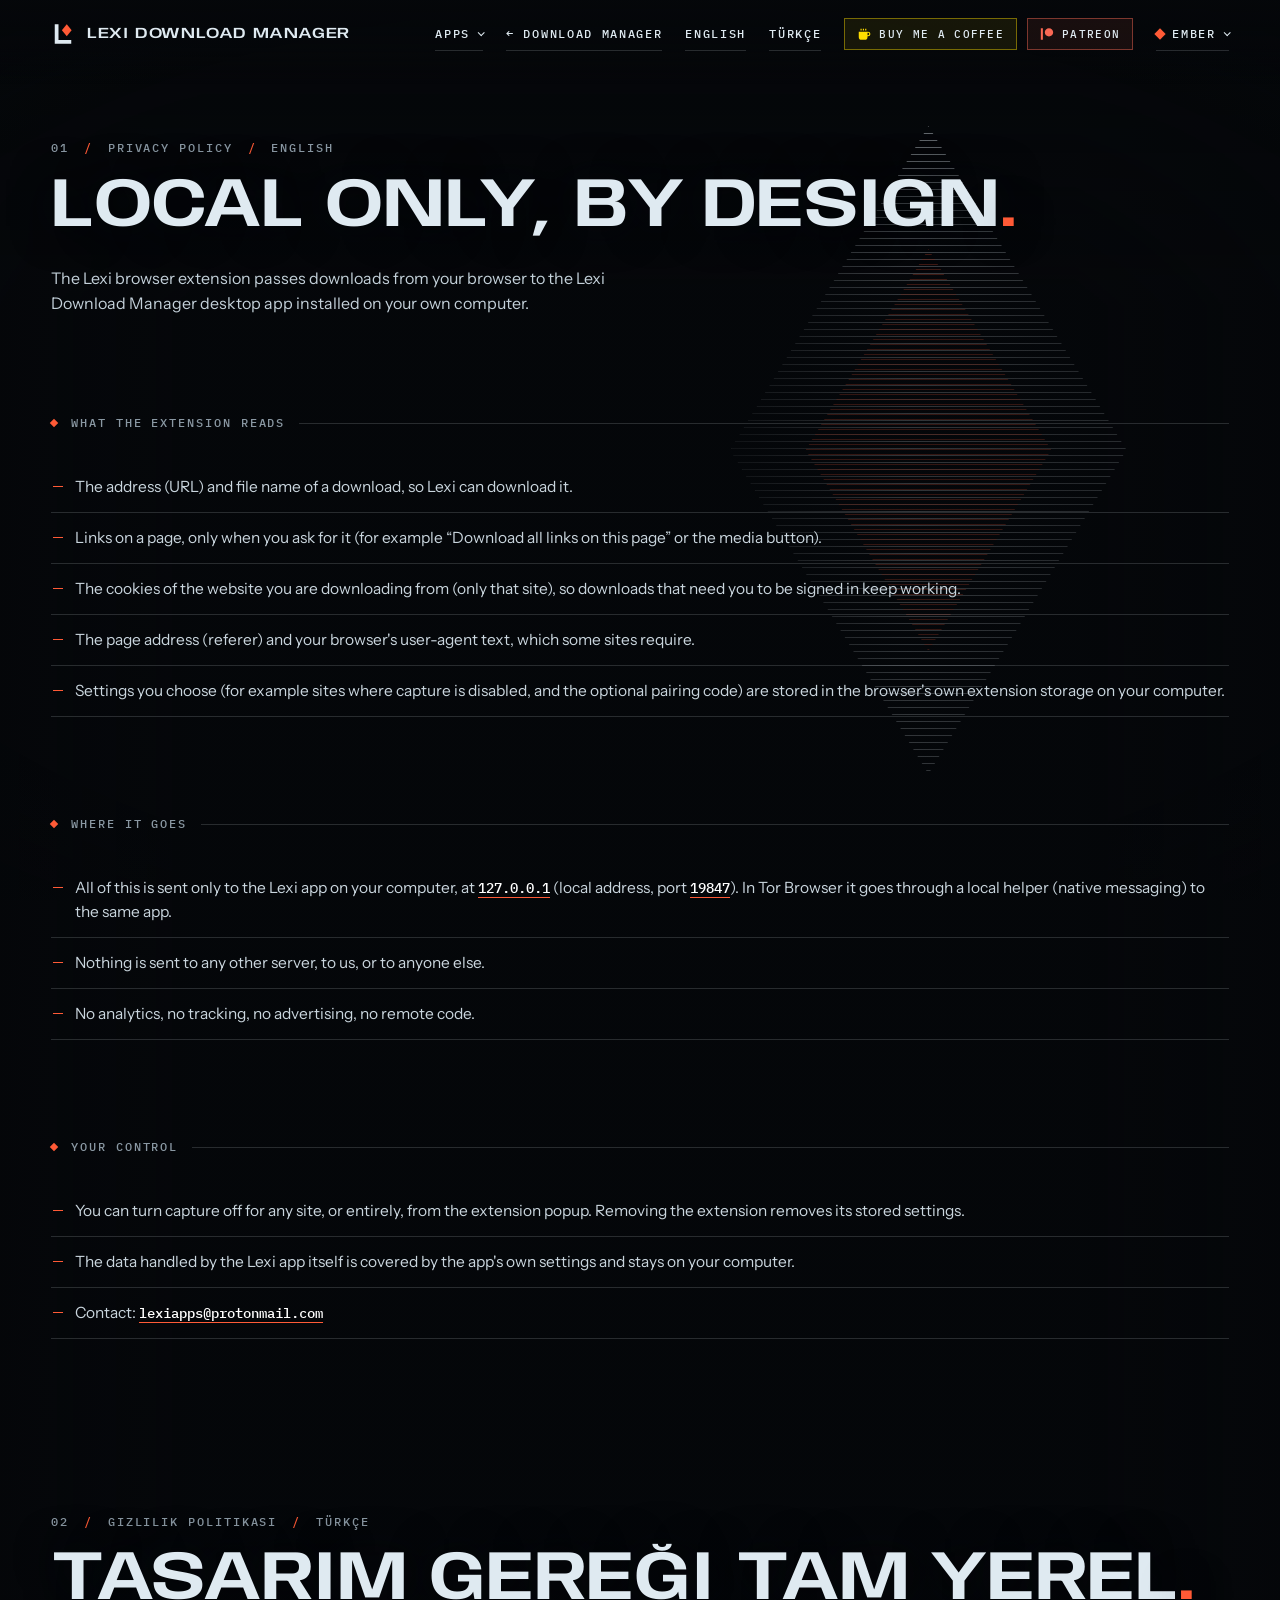
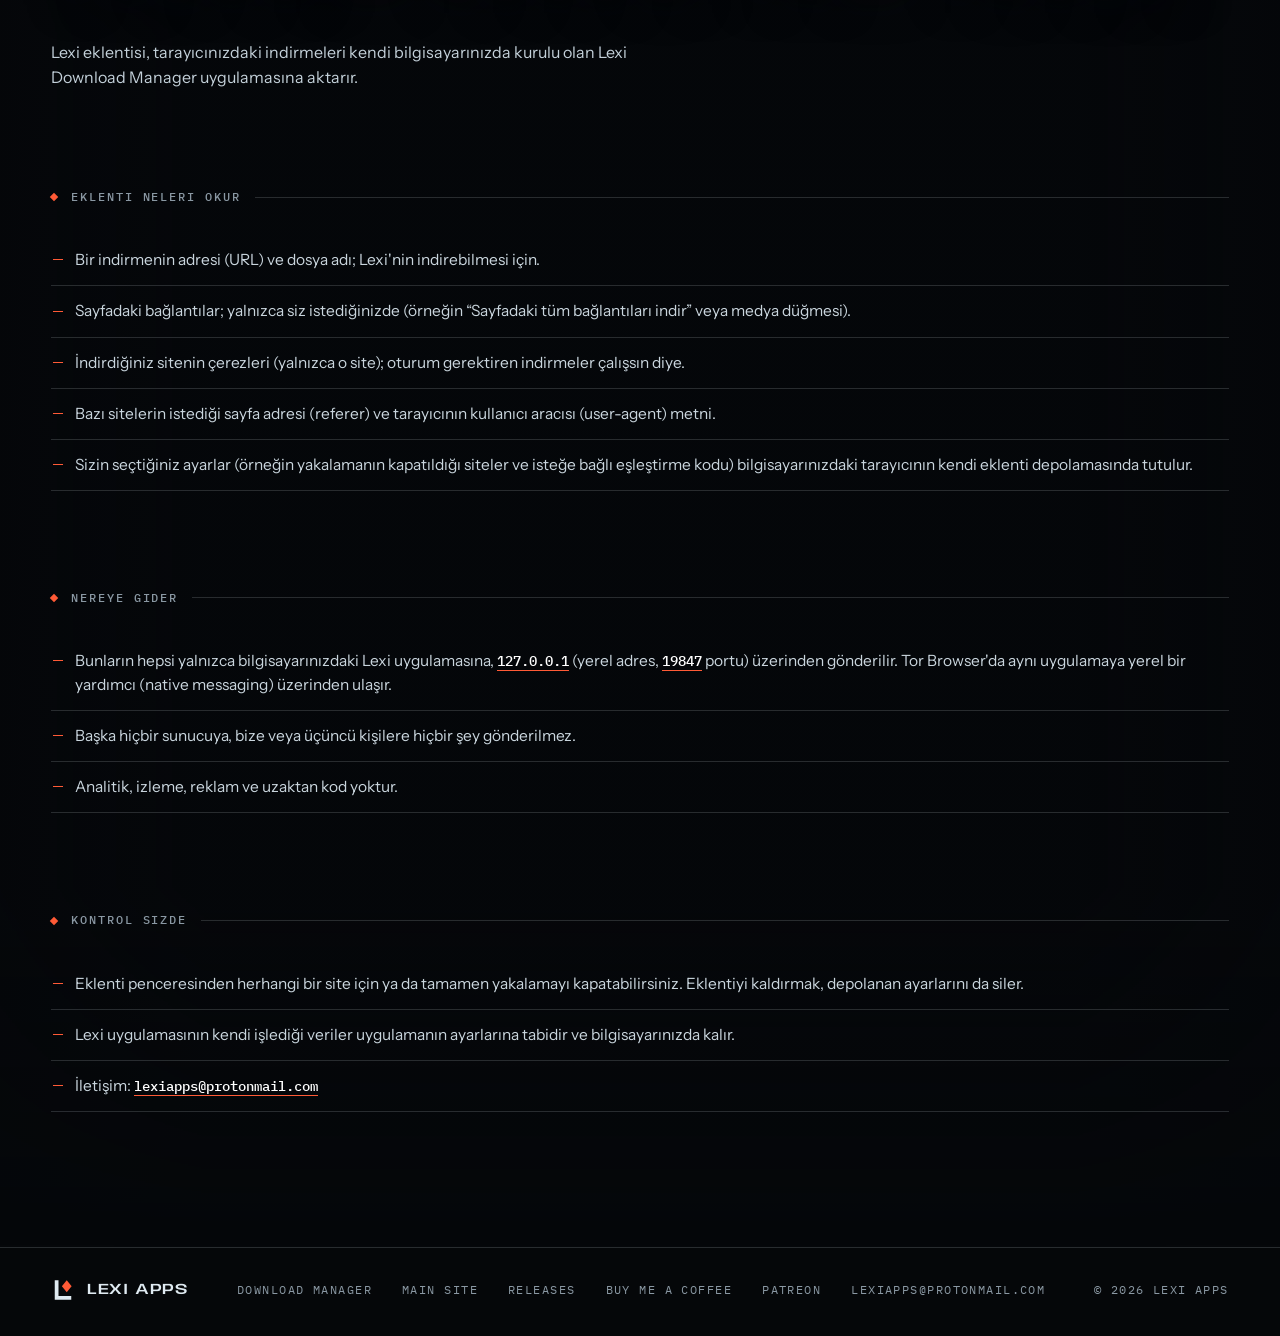
==== commit c66e9a18: "docs(site): add Apps/Accent dropdowns and support buttons to privacy page" ====
--- a/privacy.html
+++ b/privacy.html
@@ -47,19 +47,64 @@
   </a>
   <div class="top__panel" id="menu">
     <nav aria-label="Primary">
-      <a href="index.html">← Home / Ana Sayfa</a>
+      <div class="dd">
+        <button type="button" class="dd__btn">
+          <span>Apps</span>
+          <i class="dd__caret" aria-hidden="true"></i>
+        </button>
+        <div class="dd__menu" role="menu">
+          <div class="dd__box">
+            <a class="dd__item" href="https://lexi-apps.github.io/" target="_blank" rel="noopener" role="menuitem">
+              <span class="dd__item-left"><span class="dd__num">00</span><span lang="en">LEXI APPS — MAIN HUB</span></span>
+              <span class="dd__ext" aria-hidden="true">&nearr;</span>
+            </a>
+            <a class="dd__item" href="https://lexi-apps.github.io/lexi-renpy-translator/" target="_blank" rel="noopener" role="menuitem">
+              <span class="dd__item-left"><span class="dd__num">01</span><span lang="en">LEXI REN'PY TRANSLATOR</span></span>
+              <span class="dd__ext" aria-hidden="true">&nearr;</span>
+            </a>
+            <a class="dd__item is-on" href="https://lexi-apps.github.io/lexi-download-manager/" target="_blank" rel="noopener" role="menuitem">
+              <span class="dd__item-left"><span class="dd__num">02</span><span lang="en">LEXI DOWNLOAD MANAGER</span></span>
+              <span class="dd__ext" aria-hidden="true">&nearr;</span>
+            </a>
+            <a class="dd__item" href="https://lexi-apps.github.io/lexi-dictate/" target="_blank" rel="noopener" role="menuitem">
+              <span class="dd__item-left"><span class="dd__num">03</span><span lang="en">LEXIDICTATE</span></span>
+              <span class="dd__ext" aria-hidden="true">&nearr;</span>
+            </a>
+          </div>
+        </div>
+      </div>
+      <a href="index.html">← Download Manager</a>
       <a href="#english">English</a>
       <a href="#turkce">Türkçe</a>
     </nav>
-    <div class="accent" role="radiogroup" aria-labelledby="accent-label">
-      <span class="accent__label" id="accent-label">Accent</span>
-      <label title="Ember"><input type="radio" name="accent" value="ember" checked><i style="--c:#ff5a36"></i><span class="vh">Ember accent</span></label>
-      <label title="Acid"><input type="radio" name="accent" value="acid"><i style="--c:#c8ff2e"></i><span class="vh">Acid accent</span></label>
-      <label title="Amber"><input type="radio" name="accent" value="amber"><i style="--c:#ffb224"></i><span class="vh">Amber accent</span></label>
-      <label title="Ice"><input type="radio" name="accent" value="ice"><i style="--c:#5ad8ff"></i><span class="vh">Ice accent</span></label>
-      <label title="Signal"><input type="radio" name="accent" value="signal"><i style="--c:#ff2e4d"></i><span class="vh">Signal accent</span></label>
-      <label title="Mono"><input type="radio" name="accent" value="mono"><i style="--c:#f2f5f7"></i><span class="vh">Mono accent</span></label>
-      <output class="accent__name" id="accent-name" aria-hidden="true">Ember</output>
+
+    <div class="top__support">
+      <a class="sup-btn sup-btn--bmac" href="https://buymeacoffee.com/lexiapps" target="_blank" rel="noopener" title="Buy Me a Coffee">
+        <svg viewBox="0 0 24 24" aria-hidden="true"><path d="M18 8h1a4 4 0 0 1 0 8h-1v1a5 5 0 0 1-5 5H8a5 5 0 0 1-5-5V8h15zm1 6a2 2 0 0 0 0-4h-1v4h1zM6 3h2v3H6V3zm4 0h2v3h-2V3zm4 0h2v3h-2V3z"/></svg>
+        <span>Buy Me a Coffee</span>
+      </a>
+      <a class="sup-btn sup-btn--patreon" href="https://www.patreon.com/cw/LexiApps" target="_blank" rel="noopener" title="Support on Patreon">
+        <svg viewBox="0 0 24 24" aria-hidden="true"><path d="M15.386 2c-3.974 0-7.2 3.226-7.2 7.2s3.226 7.2 7.2 7.2 7.2-3.226 7.2-7.2-3.226-7.2-7.2-7.2zM1.414 2v20h3.52V2h-3.52z"/></svg>
+        <span>Patreon</span>
+      </a>
+    </div>
+
+    <div class="dd dd--compact dd--right">
+      <button type="button" class="dd__btn" aria-label="Accent color">
+        <i class="dd__swatch" aria-hidden="true"></i>
+        <span id="accent-name" lang="en">Ember</span>
+        <i class="dd__caret" aria-hidden="true"></i>
+      </button>
+      <div class="dd__menu" role="menu">
+        <div class="dd__box">
+          <button type="button" class="dd__item is-on" data-accent-choice="ember" role="menuitem"><span class="dd__item-left"><i class="dd__dot" style="--c:#ff5a36"></i><span lang="en">Ember</span></span><i class="dd__check" aria-hidden="true"></i></button>
+          <button type="button" class="dd__item" data-accent-choice="acid" role="menuitem"><span class="dd__item-left"><i class="dd__dot" style="--c:#c8ff2e"></i><span lang="en">Acid</span></span><i class="dd__check" aria-hidden="true"></i></button>
+          <button type="button" class="dd__item" data-accent-choice="amber" role="menuitem"><span class="dd__item-left"><i class="dd__dot" style="--c:#ffb224"></i><span lang="en">Amber</span></span><i class="dd__check" aria-hidden="true"></i></button>
+          <button type="button" class="dd__item" data-accent-choice="ice" role="menuitem"><span class="dd__item-left"><i class="dd__dot" style="--c:#5ad8ff"></i><span lang="en">Ice</span></span><i class="dd__check" aria-hidden="true"></i></button>
+          <button type="button" class="dd__item" data-accent-choice="signal" role="menuitem"><span class="dd__item-left"><i class="dd__dot" style="--c:#ff2e4d"></i><span lang="en">Signal</span></span><i class="dd__check" aria-hidden="true"></i></button>
+          <button type="button" class="dd__item" data-accent-choice="mono" role="menuitem"><span class="dd__item-left"><i class="dd__dot" style="--c:#f2f5f7"></i><span lang="en">Mono</span></span><i class="dd__check" aria-hidden="true"></i></button>
+        </div>
+      </div>
     </div>
   </div>
 </header>
@@ -169,11 +214,16 @@
       root.style.setProperty('--on-accent', a[1]);
       root.setAttribute('data-accent', key);
       if (out) out.textContent = key.charAt(0).toUpperCase() + key.slice(1);
+      Array.from(document.querySelectorAll('[data-accent-choice]')).forEach(function (btn) {
+        btn.classList.toggle('is-on', btn.getAttribute('data-accent-choice') === key);
+      });
       if (save) { try { localStorage.setItem('lexi-accent', key); } catch (e) {} }
     }
-    Array.from(document.querySelectorAll('.accent input')).forEach(function (input) {
-      input.checked = input.value === current;
-      input.addEventListener('change', function () { if (input.checked) apply(input.value, true); });
+    Array.from(document.querySelectorAll('[data-accent-choice]')).forEach(function (btn) {
+      btn.addEventListener('click', function () {
+        apply(btn.getAttribute('data-accent-choice'), true);
+        if (document.activeElement && document.activeElement.blur) document.activeElement.blur();
+      });
     });
     apply(current, false);
   })();
--- a/style.css
+++ b/style.css
@@ -239,8 +239,8 @@
   background: linear-gradient(90deg, rgba(5, 7, 10, 0.86), rgba(5, 7, 10, 0.7) 55%, rgba(5, 7, 10, 0));
 }
 h2 { font-size: clamp(2.2rem, 5.4vw, 5.4rem); line-height: 0.95; letter-spacing: -0.015em; font-stretch: 118%; margin-top: 18px; text-shadow: 0 0 40px var(--bg); }
-.apps__grid { display: grid; grid-template-columns: 1fr 1fr; gap: clamp(40px, 9vw, 160px); align-items: start; }
-.app { position: relative; max-width: 560px; }
+.apps__grid { display: grid; grid-template-columns: 1fr 1fr; gap: clamp(40px, 9vw, 160px); align-items: stretch; }
+.app { position: relative; max-width: 560px; display: flex; flex-direction: column; }
 .app:nth-child(2) { justify-self: end; width: 100%; }
 .app::before {
   content: ""; position: absolute; inset: -9% -14%; z-index: -1; pointer-events: none;
@@ -248,13 +248,13 @@
 }
 .app__meta { display: flex; justify-content: space-between; padding-bottom: 14px; border-bottom: 1px solid var(--ice); font: 500 12px/1 var(--mono); letter-spacing: 0.14em; text-transform: uppercase; }
 .app__meta span:first-child { color: var(--accent); }
-h3 { font-size: clamp(1.7rem, 2.9vw, 2.9rem); line-height: 1; font-stretch: 112%; letter-spacing: -0.01em; margin: 26px 0 18px; }
-.app__lede { color: #c9d5dd; max-width: 44ch; }
+h3 { font-size: clamp(1.7rem, 2.6vw, 2.5rem); line-height: 1.04; font-stretch: 112%; letter-spacing: -0.01em; margin: 26px 0 18px; }
+.app__lede { color: #c9d5dd; max-width: 44ch; margin-bottom: 24px; }
 .app__lede code { font: 500 0.92em var(--mono); color: #fff; border-bottom: 1px solid var(--accent); }
-.app__actions { display: flex; flex-wrap: wrap; align-items: center; gap: 14px 30px; }
+.app__actions { display: flex; flex-wrap: wrap; align-items: center; gap: 14px 24px; }
 .more { display: inline-flex; align-items: center; gap: 10px; min-height: 40px; font: 500 12px/1 var(--mono); letter-spacing: 0.14em; text-transform: uppercase; border-bottom: 1px solid var(--line); transition: border-color 0.25s, color 0.25s; }
 .more:hover { border-color: var(--accent); color: #fff; }
-.spec { margin: 30px 0 34px; border-top: 1px solid var(--line); }
+.spec { margin: auto 0 34px; border-top: 1px solid var(--line); }
 .spec div { display: grid; grid-template-columns: 110px 1fr; gap: 16px; padding: 13px 0; border-bottom: 1px solid var(--line); }
 .spec dt { font: 500 11px/1.9 var(--mono); letter-spacing: 0.14em; text-transform: uppercase; color: var(--dim); }
 .spec dd { font-size: 15.5px; }
@@ -472,17 +472,100 @@
 .promo video { display: block; width: 100%; height: auto; aspect-ratio: 16 / 9; background: var(--bg); border: 1px solid var(--line); border-radius: 6px; }
 .promo figcaption { margin-top: 10px; font: 500 12px/1.4 var(--mono); letter-spacing: 0.1em; text-transform: uppercase; color: var(--dim); }
 
-/* ---------- language switcher (EN / TR) ---------- */
-.lang { display: flex; align-items: center; gap: 6px; font: 500 11px/1 var(--mono); letter-spacing: 0.14em; text-transform: uppercase; color: var(--dim); }
-.lang__sep { color: var(--line); }
-.lang button {
-  background: none; border: 0; border-bottom: 1px solid transparent; padding: 8px 4px;
-  font: inherit; letter-spacing: inherit; text-transform: inherit; color: var(--dim); cursor: pointer;
-  transition: color 0.25s, border-color 0.25s;
-}
-.lang button:hover { color: var(--ice); }
-.lang button.is-on { color: #fff; border-bottom-color: var(--accent); }
+/* ---------- language switcher (EN / TR) & header dropdowns & support badges ---------- */
 [data-lang="tr"] { display: none !important; }
 html[lang="tr"] [data-lang="en"] { display: none !important; }
 html[lang="tr"] [data-lang="tr"] { display: revert !important; }
 
+.top__panel { display: flex; align-items: center; gap: clamp(14px, 1.8vw, 28px); }
+.top nav { display: flex; align-items: center; gap: clamp(14px, 1.8vw, 28px); }
+
+/* Dropdown component (.dd) */
+.dd { position: relative; display: inline-flex; align-items: center; }
+.dd__btn {
+  display: inline-flex; align-items: center; gap: 8px;
+  padding: 10px 0; background: none; border: 0; border-bottom: 1px solid var(--line);
+  color: var(--ice); font: 500 12px/1 var(--mono); letter-spacing: 0.14em; text-transform: uppercase;
+  white-space: nowrap; cursor: pointer; transition: border-color 0.25s, color 0.25s;
+}
+.dd:hover .dd__btn, .dd:focus-within .dd__btn { border-color: var(--accent); color: #fff; }
+.dd__caret {
+  width: 5px; height: 5px; border-right: 1.5px solid currentColor; border-bottom: 1.5px solid currentColor;
+  transform: rotate(45deg) translateY(-1px); transition: transform 0.25s, border-color 0.25s;
+}
+.dd:hover .dd__caret, .dd:focus-within .dd__caret {
+  transform: rotate(-135deg) translateY(-1px); border-color: var(--accent);
+}
+.dd__swatch {
+  width: 8px; height: 8px; background: var(--accent); transform: rotate(45deg); flex: none;
+}
+.dd__menu {
+  position: absolute; top: 100%; left: 0; z-index: 60; padding-top: 10px;
+  opacity: 0; visibility: hidden; transform: translateY(6px);
+  transition: opacity 0.2s ease, transform 0.2s ease, visibility 0.2s;
+}
+.dd--right .dd__menu { left: auto; right: 0; }
+.dd:hover .dd__menu, .dd:focus-within .dd__menu, .dd.is-open .dd__menu {
+  opacity: 1; visibility: visible; transform: translateY(0);
+}
+.dd__box {
+  min-width: 265px; background: rgba(5, 7, 10, 0.97);
+  border: 1px solid var(--line); border-top: 2px solid var(--accent);
+  box-shadow: 0 22px 55px rgba(0, 0, 0, 0.88);
+  backdrop-filter: blur(14px); -webkit-backdrop-filter: blur(14px);
+}
+.dd--compact .dd__box { min-width: 155px; }
+.dd__item {
+  display: flex; align-items: center; justify-content: space-between; gap: 14px;
+  width: 100%; padding: 13px 16px; background: none; border: 0; border-bottom: 1px solid var(--line);
+  color: var(--ice); font: 500 11px/1.2 var(--mono); letter-spacing: 0.13em; text-transform: uppercase;
+  text-align: left; cursor: pointer; transition: background 0.2s, color 0.2s, padding-left 0.2s;
+}
+.dd__item:last-child { border-bottom: 0; }
+.dd__item:hover, .dd__item:focus-visible {
+  background: rgba(223, 234, 241, 0.06); color: #fff; padding-left: 20px; outline: none;
+}
+.dd__item-left { display: inline-flex; align-items: center; gap: 11px; }
+.dd__num { color: var(--accent); font-weight: 500; }
+.dd__ext { color: var(--dim); font-size: 11px; transition: transform 0.2s, color 0.2s; }
+.dd__item:hover .dd__ext { color: var(--accent); transform: translate(2px, -2px); }
+.dd__dot { width: 8px; height: 8px; background: var(--c, var(--accent)); transform: rotate(45deg); flex: none; }
+.dd__item.is-on { color: #fff; background: rgba(223, 234, 241, 0.04); }
+.dd__item.is-on .dd__check { width: 6px; height: 6px; background: var(--accent); transform: rotate(45deg); }
+
+/* Top-bar Support Buttons (Buy Me a Coffee & Patreon) */
+.top__support { display: inline-flex; align-items: center; gap: 10px; }
+.sup-btn {
+  display: inline-flex; align-items: center; gap: 8px;
+  padding: 8px 12px; border: 1px solid var(--line);
+  background: rgba(5, 7, 10, 0.72); color: var(--ice);
+  font: 500 11px/1 var(--mono); letter-spacing: 0.12em; text-transform: uppercase;
+  white-space: nowrap; transition: background 0.22s, border-color 0.22s, color 0.22s, transform 0.22s;
+}
+.sup-btn svg { width: 14px; height: 14px; flex: none; display: block; }
+.sup-btn--bmac { border-color: rgba(255, 221, 0, 0.42); background: rgba(255, 221, 0, 0.07); }
+.sup-btn--bmac svg { fill: #ffdd00; }
+.sup-btn--bmac:hover { background: #ffdd00; border-color: #ffdd00; color: #05070a; transform: translateY(-1px); }
+.sup-btn--bmac:hover svg { fill: #05070a; }
+.sup-btn--patreon { border-color: rgba(249, 104, 84, 0.45); background: rgba(249, 104, 84, 0.08); }
+.sup-btn--patreon svg { fill: #f96854; }
+.sup-btn--patreon:hover { background: #f96854; border-color: #f96854; color: #05070a; transform: translateY(-1px); }
+.sup-btn--patreon:hover svg { fill: #05070a; }
+
+/* 3-column app grid for hub */
+.apps__grid--three {
+  grid-template-columns: repeat(3, minmax(0, 1fr));
+  gap: clamp(28px, 3.6vw, 56px);
+  align-items: stretch;
+}
+.apps__grid--three .app { max-width: none; }
+.apps__grid--three h3 { min-height: 2.08em; }
+.apps__grid--three .app:nth-child(2) { justify-self: stretch; }
+.js .apps__grid--three .app.reveal:nth-child(3) { transition-delay: 0.24s; }
+@media (max-width: 1120px) {
+  .apps__grid--three { grid-template-columns: 1fr; gap: 80px; }
+  .dd__menu { position: static; opacity: 1; visibility: visible; transform: none; padding-top: 6px; display: none; }
+  .dd.is-open .dd__menu, .dd:hover .dd__menu { display: block; }
+  .top__support { margin-top: 12px; }
+}
+
